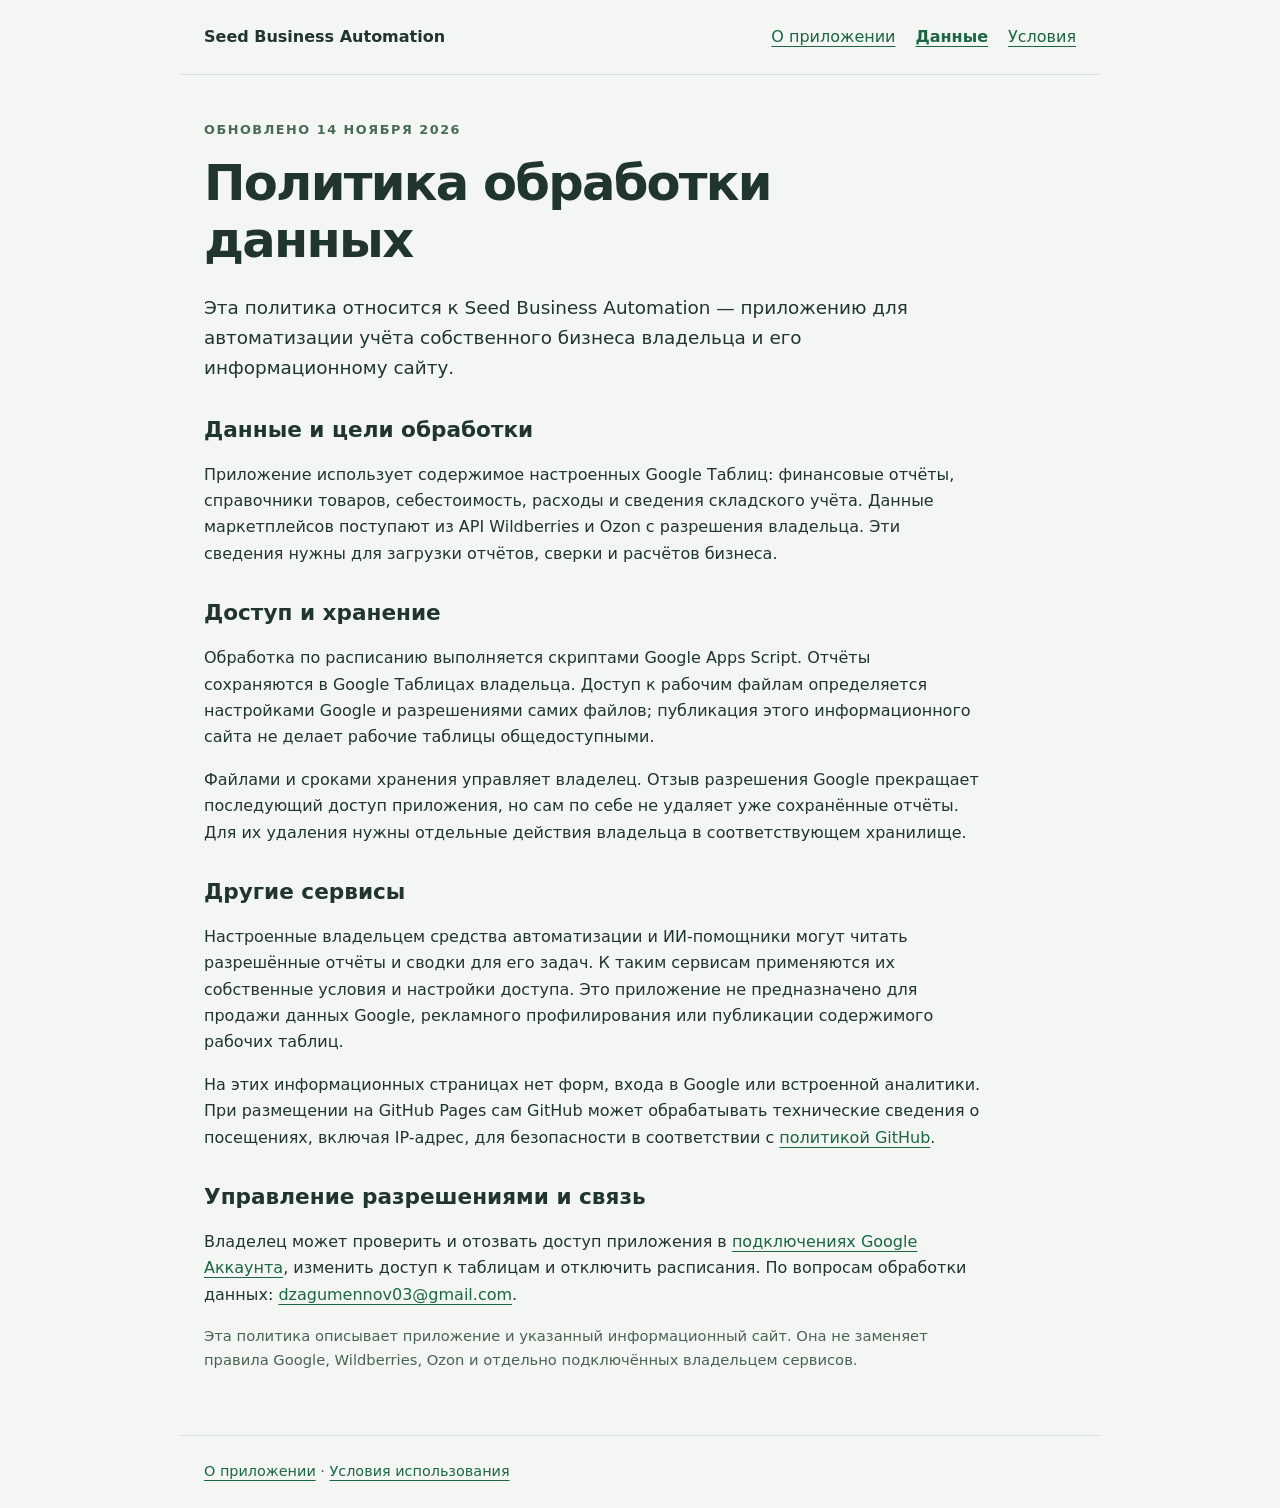
==== privacy.html @ 33a30afe "Add privacy, terms and styles for application information" ====
<!doctype html>
<html lang="ru"><head><meta charset="utf-8"><meta name="viewport" content="width=device-width,initial-scale=1"><title>Политика обработки данных — Seed Business Automation</title><link rel="stylesheet" href="style.css"></head>
<body><header><a class="brand" href="index.html">Seed Business Automation</a><nav aria-label="Основное меню"><a href="index.html">О приложении</a><a aria-current="page" href="privacy.html">Данные</a><a href="terms.html">Условия</a></nav></header>
<main><div class="eyebrow">Обновлено 14 ноября 2026</div><h1>Политика обработки данных</h1><p class="lead">Эта политика относится к Seed Business Automation — приложению для автоматизации учёта собственного бизнеса владельца и его информационному сайту.</p>
<h2>Данные и цели обработки</h2><p>Приложение использует содержимое настроенных Google Таблиц: финансовые отчёты, справочники товаров, себестоимость, расходы и сведения складского учёта. Данные маркетплейсов поступают из API Wildberries и Ozon с разрешения владельца. Эти сведения нужны для загрузки отчётов, сверки и расчётов бизнеса.</p>
<h2>Доступ и хранение</h2><p>Обработка по расписанию выполняется скриптами Google Apps Script. Отчёты сохраняются в Google Таблицах владельца. Доступ к рабочим файлам определяется настройками Google и разрешениями самих файлов; публикация этого информационного сайта не делает рабочие таблицы общедоступными.</p><p>Файлами и сроками хранения управляет владелец. Отзыв разрешения Google прекращает последующий доступ приложения, но сам по себе не удаляет уже сохранённые отчёты. Для их удаления нужны отдельные действия владельца в соответствующем хранилище.</p>
<h2>Другие сервисы</h2><p>Настроенные владельцем средства автоматизации и ИИ-помощники могут читать разрешённые отчёты и сводки для его задач. К таким сервисам применяются их собственные условия и настройки доступа. Это приложение не предназначено для продажи данных Google, рекламного профилирования или публикации содержимого рабочих таблиц.</p><p>На этих информационных страницах нет форм, входа в Google или встроенной аналитики. При размещении на GitHub Pages сам GitHub может обрабатывать технические сведения о посещениях, включая IP-адрес, для безопасности в соответствии с <a href="https://docs.github.com/en/site-policy/privacy-policies/github-general-privacy-statement">политикой GitHub</a>.</p>
<h2>Управление разрешениями и связь</h2><p>Владелец может проверить и отозвать доступ приложения в <a href="https://myaccount.google.com/connections">подключениях Google Аккаунта</a>, изменить доступ к таблицам и отключить расписания. По вопросам обработки данных: <a href="mailto:dzagumennov03@gmail.com">dzagumennov03@gmail.com</a>.</p>
<p class="small">Эта политика описывает приложение и указанный информационный сайт. Она не заменяет правила Google, Wildberries, Ozon и отдельно подключённых владельцем сервисов.</p></main>
<footer><a href="index.html">О приложении</a> · <a href="terms.html">Условия использования</a></footer></body></html>
---- style.css ----
:root{font-family:system-ui,-apple-system,"Segoe UI",sans-serif;color:#20352d;background:#f3f6f2;line-height:1.65;font-synthesis:none}*{box-sizing:border-box}body{margin:0}header,main,footer{max-width:920px;margin:auto;padding:24px}header{display:flex;align-items:center;justify-content:space-between;gap:20px;border-bottom:1px solid #d6e1d8}a{color:#1c6644;text-underline-offset:4px}nav{display:flex;gap:20px;flex-wrap:wrap}nav a[aria-current=page]{font-weight:700}main{padding-top:44px;padding-bottom:48px}h1{font-size:clamp(2rem,5vw,3.1rem);line-height:1.15;letter-spacing:-.035em;max-width:780px;margin:14px 0 24px}h2{font-size:1.35rem;line-height:1.3;margin-top:32px}.eyebrow{font-size:.8rem;letter-spacing:.12em;font-weight:700;text-transform:uppercase;color:#496b57}.lead{font-size:1.15rem;max-width:720px}.card{padding:24px 28px;background:#fff;border:1px solid #d6e1d8;border-radius:12px;margin:24px 0}.card h2:first-child{margin-top:0}.notice{border-left:4px solid #62866d;padding:12px 20px;background:#e8efe7}li{padding:4px 0}footer{border-top:1px solid #d6e1d8;font-size:.9rem;color:#4a6253}.small{font-size:.92rem;color:#4a6253}.brand{font-weight:700;text-decoration:none;color:#20352d}p{max-width:780px}a:focus-visible{outline:3px solid #c48e39;outline-offset:5px}@media(max-width:650px){header{display:block}nav{margin-top:16px;gap:12px 20px}header,main,footer{padding-left:20px;padding-right:20px}.card{padding:18px}main{padding-top:28px}}
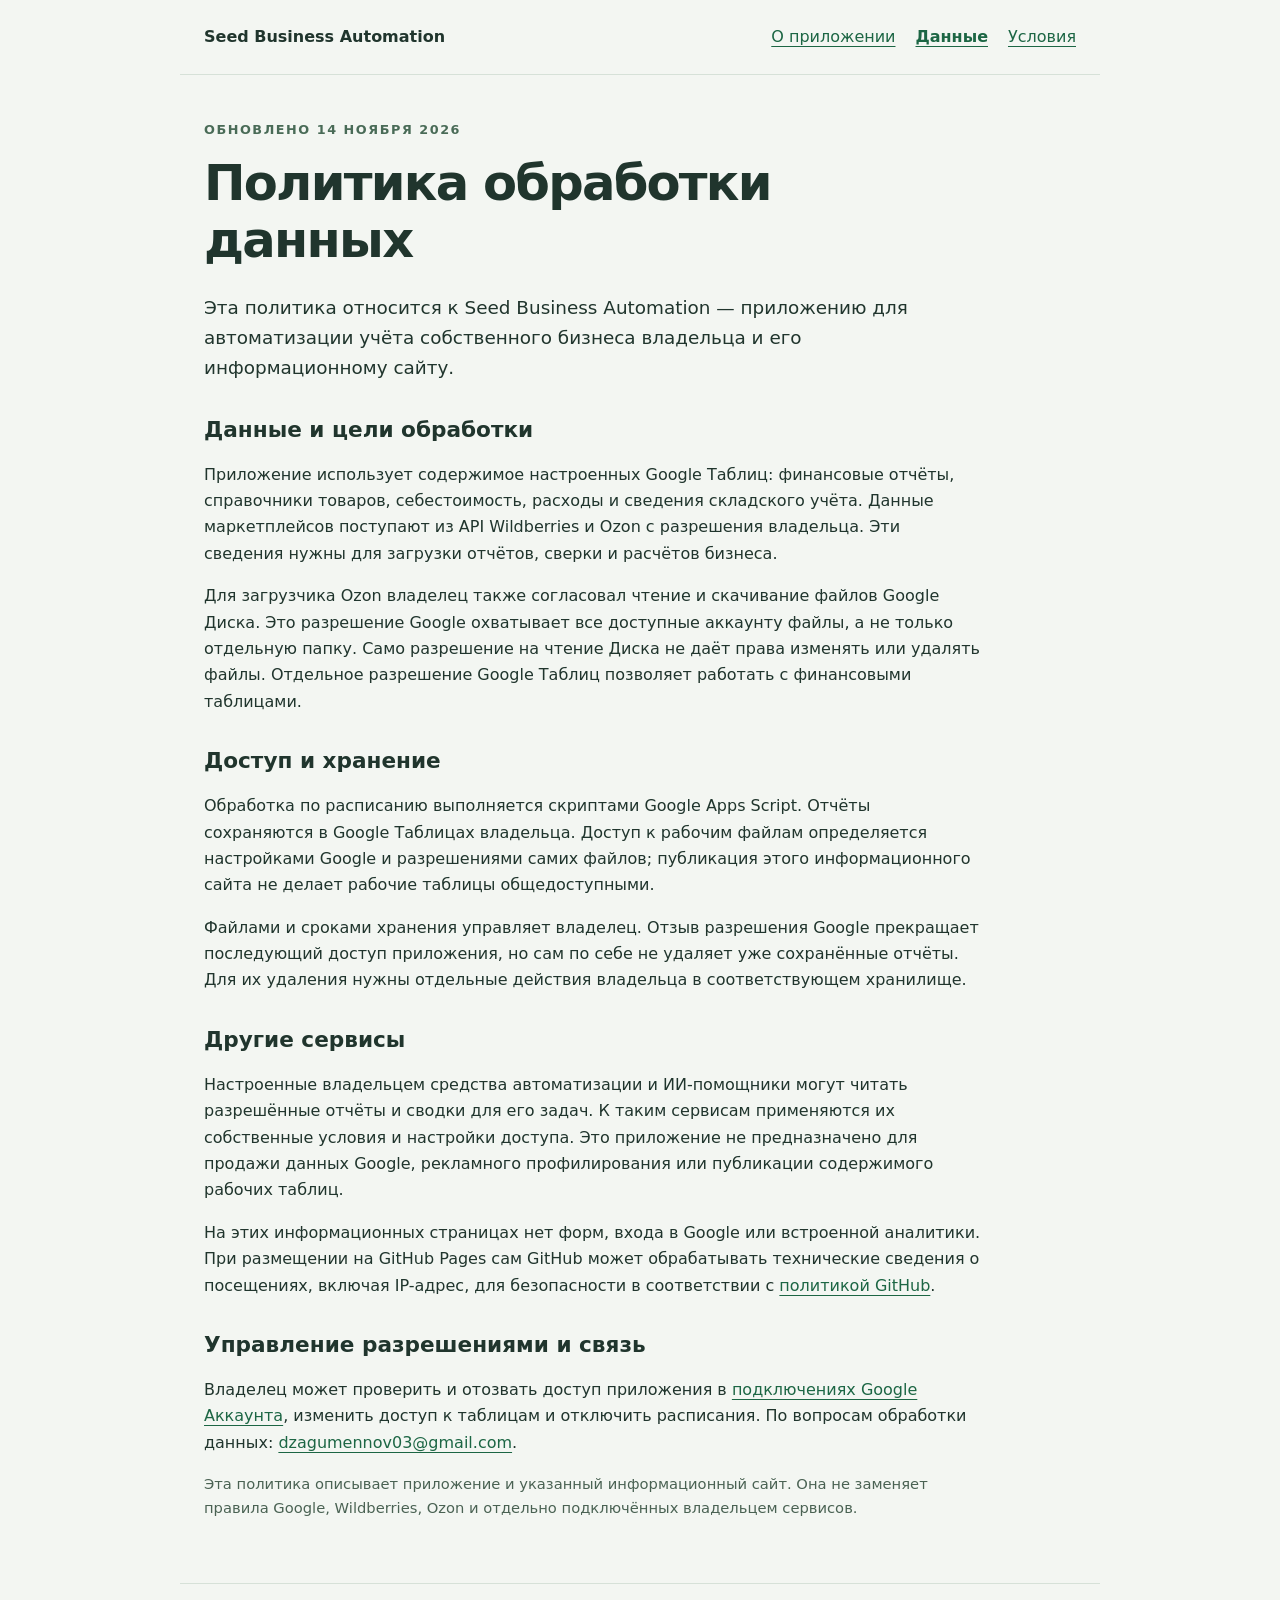
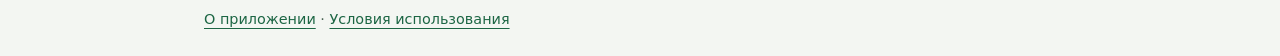
==== commit b57471db: "Clarify owner-approved Ozon Google Drive read access" ====
--- a/privacy.html
+++ b/privacy.html
@@ -3,6 +3,7 @@
 <body><header><a class="brand" href="index.html">Seed Business Automation</a><nav aria-label="Основное меню"><a href="index.html">О приложении</a><a aria-current="page" href="privacy.html">Данные</a><a href="terms.html">Условия</a></nav></header>
 <main><div class="eyebrow">Обновлено 14 ноября 2026</div><h1>Политика обработки данных</h1><p class="lead">Эта политика относится к Seed Business Automation — приложению для автоматизации учёта собственного бизнеса владельца и его информационному сайту.</p>
 <h2>Данные и цели обработки</h2><p>Приложение использует содержимое настроенных Google Таблиц: финансовые отчёты, справочники товаров, себестоимость, расходы и сведения складского учёта. Данные маркетплейсов поступают из API Wildberries и Ozon с разрешения владельца. Эти сведения нужны для загрузки отчётов, сверки и расчётов бизнеса.</p>
+<p>Для загрузчика Ozon владелец также согласовал чтение и скачивание файлов Google Диска. Это разрешение Google охватывает все доступные аккаунту файлы, а не только отдельную папку. Само разрешение на чтение Диска не даёт права изменять или удалять файлы. Отдельное разрешение Google Таблиц позволяет работать с финансовыми таблицами.</p>
 <h2>Доступ и хранение</h2><p>Обработка по расписанию выполняется скриптами Google Apps Script. Отчёты сохраняются в Google Таблицах владельца. Доступ к рабочим файлам определяется настройками Google и разрешениями самих файлов; публикация этого информационного сайта не делает рабочие таблицы общедоступными.</p><p>Файлами и сроками хранения управляет владелец. Отзыв разрешения Google прекращает последующий доступ приложения, но сам по себе не удаляет уже сохранённые отчёты. Для их удаления нужны отдельные действия владельца в соответствующем хранилище.</p>
 <h2>Другие сервисы</h2><p>Настроенные владельцем средства автоматизации и ИИ-помощники могут читать разрешённые отчёты и сводки для его задач. К таким сервисам применяются их собственные условия и настройки доступа. Это приложение не предназначено для продажи данных Google, рекламного профилирования или публикации содержимого рабочих таблиц.</p><p>На этих информационных страницах нет форм, входа в Google или встроенной аналитики. При размещении на GitHub Pages сам GitHub может обрабатывать технические сведения о посещениях, включая IP-адрес, для безопасности в соответствии с <a href="https://docs.github.com/en/site-policy/privacy-policies/github-general-privacy-statement">политикой GitHub</a>.</p>
 <h2>Управление разрешениями и связь</h2><p>Владелец может проверить и отозвать доступ приложения в <a href="https://myaccount.google.com/connections">подключениях Google Аккаунта</a>, изменить доступ к таблицам и отключить расписания. По вопросам обработки данных: <a href="mailto:dzagumennov03@gmail.com">dzagumennov03@gmail.com</a>.</p>
